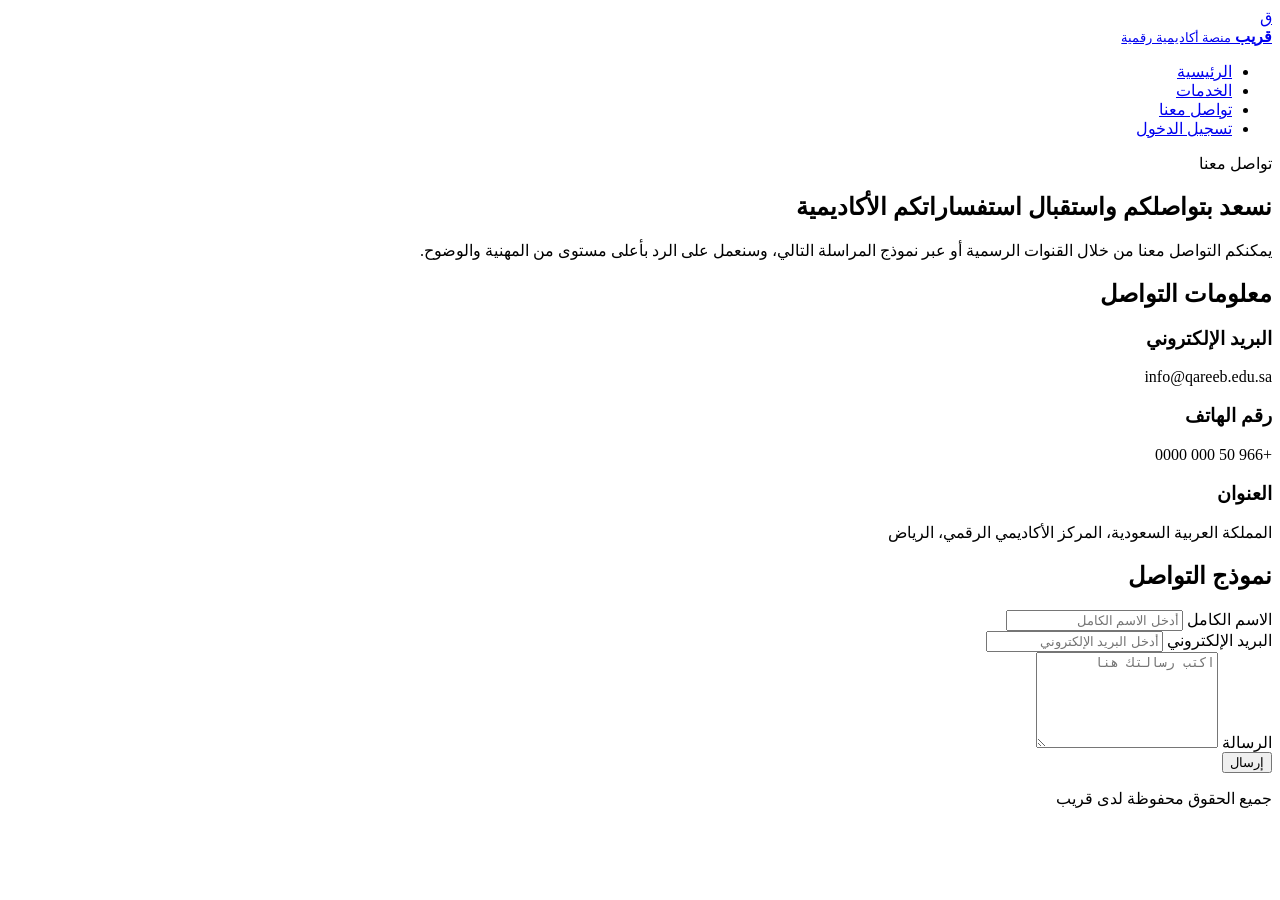
==== contact.html @ f67f5553 "second push" ====
<!DOCTYPE html>
<html lang="ar" dir="rtl">
  <head>
    <meta charset="UTF-8" />
    <meta name="viewport" content="width=device-width, initial-scale=1.0" />
    <meta
      name="description"
      content="تواصل مع منصة قريب عبر نموذج الاتصال أو معلومات التواصل الرسمية."
    />
    <title>قريب | تواصل معنا</title>
    <link rel="preconnect" href="https://fonts.googleapis.com" />
    <link rel="preconnect" href="https://fonts.gstatic.com" crossorigin />
    <link
      href="https://fonts.googleapis.com/css2?family=Cairo:wght@400;500;600;700;800&display=swap"
      rel="stylesheet"
    />
    <link rel="stylesheet" href="css/style.css" />
    <link rel="stylesheet" href="css/contact.css" />
  </head>
  <body>
    <header class="site-header">
      <div class="container header-wrapper">
        <a class="brand" href="index.html">
          <span class="brand-mark">ق</span>
          <div>
            <strong>قريب</strong>
            <small>منصة أكاديمية رقمية</small>
          </div>
        </a>

        <nav class="main-nav" aria-label="التنقل الرئيسي">
          <ul>
            <li><a href="index.html">الرئيسية</a></li>
            <li><a href="services.html">الخدمات</a></li>
            <li><a class="active" href="contact.html">تواصل معنا</a></li>
            <li><a href="login.html">تسجيل الدخول</a></li>
          </ul>
        </nav>
      </div>
    </header>

    <main class="page-main section-space">
      <section class="page-hero container">
        <span class="section-badge">تواصل معنا</span>
        <h1>نسعد بتواصلكم واستقبال استفساراتكم الأكاديمية</h1>
        <p>
          يمكنكم التواصل معنا من خلال القنوات الرسمية أو عبر نموذج المراسلة التالي، وسنعمل على
          الرد بأعلى مستوى من المهنية والوضوح.
        </p>
      </section>

      <section class="container contact-layout">
        <article class="contact-card info-card">
          <h2>معلومات التواصل</h2>
          <div class="info-list">
            <div class="info-item">
              <h3>البريد الإلكتروني</h3>
              <p>info@qareeb.edu.sa</p>
            </div>
            <div class="info-item">
              <h3>رقم الهاتف</h3>
              <p>+966 50 000 0000</p>
            </div>
            <div class="info-item">
              <h3>العنوان</h3>
              <p>المملكة العربية السعودية، المركز الأكاديمي الرقمي، الرياض</p>
            </div>
          </div>
        </article>

        <article class="contact-card form-card">
          <h2>نموذج التواصل</h2>
          <form class="contact-form" action="#" method="post">
            <div class="form-group">
              <label for="full-name">الاسم الكامل</label>
              <input id="full-name" name="full-name" type="text" placeholder="أدخل الاسم الكامل" />
            </div>

            <div class="form-group">
              <label for="email">البريد الإلكتروني</label>
              <input id="email" name="email" type="email" placeholder="أدخل البريد الإلكتروني" />
            </div>

            <div class="form-group">
              <label for="message">الرسالة</label>
              <textarea id="message" name="message" rows="6" placeholder="اكتب رسالتك هنا"></textarea>
            </div>

            <button class="btn btn-primary full-width" type="submit">إرسال</button>
          </form>
        </article>
      </section>
    </main>

    <footer class="site-footer">
      <div class="container">
        <p>جميع الحقوق محفوظة لدى قريب</p>
      </div>
    </footer>
  </body>
</html>
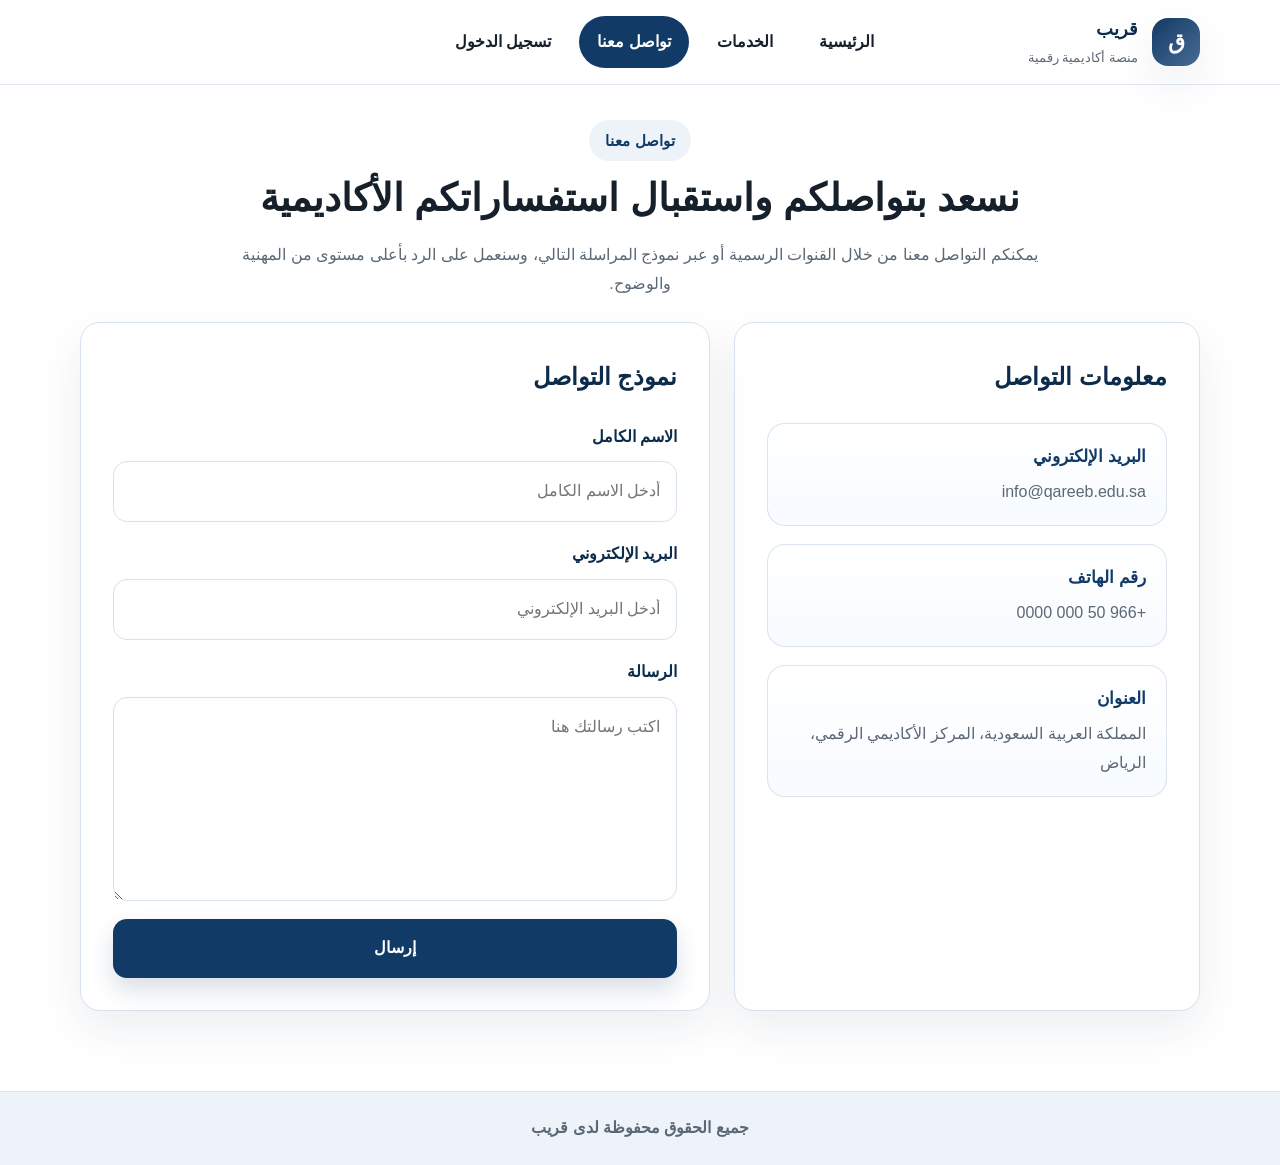
==== commit fd7f299a: "change name of dir css to CSS on all html files" ====
--- a/contact.html
+++ b/contact.html
@@ -14,8 +14,8 @@
       href="https://fonts.googleapis.com/css2?family=Cairo:wght@400;500;600;700;800&display=swap"
       rel="stylesheet"
     />
-    <link rel="stylesheet" href="css/style.css" />
-    <link rel="stylesheet" href="css/contact.css" />
+    <link rel="stylesheet" href="CSS/style.css" />
+    <link rel="stylesheet" href="CSS/contact.css" />
   </head>
   <body>
     <header class="site-header">
--- a/CSS/style.css
+++ b/CSS/style.css
@@ -0,0 +1,499 @@
+:root {
+  --color-primary: #123a67;
+  --color-primary-dark: #0d2c4b;
+  --color-secondary: #486b93;
+  --color-accent: #edf3f9;
+  --color-surface: #ffffff;
+  --color-border: #d7e2ee;
+  --color-text: #16202b;
+  --color-text-soft: #5b6876;
+  --color-shadow: 0 18px 45px rgba(13, 44, 75, 0.08);
+  --radius-lg: 24px;
+  --radius-md: 18px;
+  --radius-sm: 12px;
+  --container-width: min(1120px, calc(100% - 32px));
+  --navy:        #0d1f3c;
+  --navy-dark:   #091629;
+  --navy-mid:    #1a3560;
+  --blue:        #1e4fa8;
+  --blue-light:  #2d67d4;
+  --blue-pale:   #e8eef8;
+  --charcoal:    #2c3e50;
+  --gray-dark:   #4a5568;
+  --gray:        #718096;
+  --gray-light:  #a0aec0;
+  --gray-pale:   #edf2f7;
+  --gray-ultra:  #f7f9fc;
+  --white:       #ffffff;
+  --accent:      #c8a84b;
+  --accent-pale: #fdf7e7;
+  --border:      #dde3ee;
+  --shadow-sm:   0 2px 8px rgba(13,31,60,0.06);
+  --shadow-md:   0 6px 24px rgba(13,31,60,0.10);
+  --shadow-lg:   0 16px 48px rgba(13,31,60,0.14);
+  --radius-sm:   6px;
+  --radius-md:   12px;
+  --radius-lg:   20px;
+  --transition:  0.25s ease;
+  --font-main:   'Cairo', 'Tajawal', sans-serif;
+  --font-display:'Cairo', sans-serif;
+}
+
+* {
+  box-sizing: border-box;
+}
+
+html {
+  scroll-behavior: smooth;
+}
+
+body {
+  margin: 0;
+  font-family: "Cairo", sans-serif;
+  background: #ffffff;
+  color: var(--color-text);
+  direction: rtl;
+  line-height: 1.8;
+}
+
+img {
+  max-width: 100%;
+  display: block;
+}
+
+a {
+  color: inherit;
+  text-decoration: none;
+}
+
+ul {
+  list-style: none;
+  padding: 0;
+  margin: 0;
+}
+
+input,
+textarea,
+button {
+  font: inherit;
+}
+
+.container {
+  width: var(--container-width);
+  margin-inline: auto;
+}
+
+.section-space {
+  padding: 120px 0 80px;
+}
+
+.page-main {
+  min-height: calc(100vh - 164px);
+}
+
+.light-section {
+  background: linear-gradient(180deg, #ffffff 0%, #f8fbfe 100%);
+}
+
+.center-text {
+  text-align: center;
+}
+
+.section-heading {
+  margin-bottom: 28px;
+}
+
+.section-heading h2,
+.page-hero h1,
+.login-card h1,
+.hero-content h1,
+.text-panel h2 {
+  margin: 10px 0 16px;
+  line-height: 1.4;
+}
+
+.section-heading p,
+.page-hero p,
+.login-card p,
+.hero-content p,
+.text-panel p {
+  color: var(--color-text-soft);
+  margin: 0;
+}
+
+.section-badge {
+  display: inline-flex;
+  align-items: center;
+  justify-content: center;
+  padding: 7px 16px;
+  border-radius: 999px;
+  background: var(--color-accent);
+  color: var(--color-primary);
+  font-size: 0.94rem;
+  font-weight: 700;
+}
+
+.site-header {
+  position: fixed;
+  top: 0;
+  right: 0;
+  left: 0;
+  z-index: 1000;
+  background: rgba(255, 255, 255, 0.96);
+  backdrop-filter: blur(14px);
+  border-bottom: 1px solid rgba(215, 226, 238, 0.8);
+}
+
+.header-wrapper {
+  display: flex;
+  align-items: center;
+  justify-content: flex-start;
+  gap: 24px;
+  min-height: 84px;
+}
+
+.brand {
+  display: flex;
+  align-items: center;
+  gap: 14px;
+}
+
+.main-nav {
+  margin-right: 10%;
+    
+}
+
+/* .brand {
+ 
+} */
+
+.brand strong {
+  display: block;
+  color: var(--color-primary-dark);
+  font-size: 1.1rem;
+}
+
+.brand small {
+  display: block;
+  color: var(--color-text-soft);
+  font-size: 0.84rem;
+}
+
+.brand-mark {
+  width: 48px;
+  height: 48px;
+  border-radius: 16px;
+  display: grid;
+  place-items: center;
+  background: linear-gradient(135deg, var(--color-primary), var(--color-secondary));
+  color: #ffffff;
+  font-size: 1.4rem;
+  font-weight: 800;
+  box-shadow: var(--color-shadow);
+}
+
+.main-nav ul {
+  display: flex;
+  align-items: center;
+  gap: 10px;
+  flex-wrap: wrap;
+}
+
+.main-nav a {
+  display: inline-flex;
+  align-items: center;
+  justify-content: center;
+  padding: 12px 18px;
+  border-radius: 999px;
+  color: var(--color-text);
+  font-weight: 700;
+  transition: background var(--transition), color var(--transition), transform var(--transition);
+}
+
+.main-nav a:hover,
+.main-nav a:focus-visible {
+  background: var(--color-accent);
+  color: var(--color-primary);
+  transform: translateY(-1px);
+}
+
+.main-nav a.active {
+  background: var(--color-primary);
+  color: #ffffff;
+}
+
+.btn {
+  display: inline-flex;
+  align-items: center;
+  justify-content: center;
+  gap: 8px;
+  padding: 14px 22px;
+  border-radius: 14px;
+  border: 1px solid transparent;
+  font-weight: 700;
+  transition: transform var(--transition), box-shadow var(--transition), background var(--transition), color var(--transition), border-color var(--transition);
+  cursor: pointer;
+}
+
+.btn:hover,
+.btn:focus-visible {
+  transform: translateY(-2px);
+}
+
+.btn-primary {
+  background: var(--color-primary);
+  color: #ffffff;
+  box-shadow: 0 12px 24px rgba(18, 58, 103, 0.16);
+}
+
+.btn-primary:hover,
+.btn-primary:focus-visible {
+  background: var(--color-primary-dark);
+}
+
+.btn-secondary {
+  background: #ffffff;
+  color: var(--color-primary);
+  border-color: var(--color-border);
+}
+
+.btn-secondary:hover,
+.btn-secondary:focus-visible {
+  background: var(--color-accent);
+}
+
+.full-width {
+  width: 100%;
+}
+
+.page-hero {
+  text-align: center;
+  max-width: 860px;
+}
+
+.page-hero h1 {
+  font-size: clamp(2rem, 3vw, 3rem);
+}
+
+.site-footer {
+  background: #ffffff;
+  border-top: 1px solid var(--color-border);
+  padding: 22px 0;
+  text-align: center;
+}
+
+.site-footer p {
+  margin: 0;
+  color: var(--color-text-soft);
+  font-weight: 600;
+}
+
+.form-group {
+  display: grid;
+  gap: 10px;
+}
+
+.form-group label {
+  font-weight: 700;
+  color: var(--color-primary-dark);
+}
+
+.form-group input,
+.form-group textarea {
+  width: 100%;
+  border: 1px solid var(--color-border);
+  border-radius: 14px;
+  padding: 15px 16px;
+  background: #ffffff;
+  color: var(--color-text);
+  outline: none;
+  transition: border-color var(--transition), box-shadow var(--transition);
+}
+
+.form-group input:focus,
+.form-group textarea:focus {
+  border-color: var(--color-secondary);
+  box-shadow: 0 0 0 4px rgba(72, 107, 147, 0.12);
+}
+
+@media (max-width: 900px) {
+  .header-wrapper {
+    flex-direction: column;
+    justify-content: center;
+    padding: 14px 0;
+  }
+
+  .section-space {
+    padding: 155px 0 70px;
+  }
+
+  .main-nav ul {
+    justify-content: center;
+  }
+}
+
+@media (max-width: 640px) {
+  :root {
+    --container-width: min(100% - 24px, 1120px);
+  }
+
+  .brand {
+    width: 100%;
+    justify-content: center;
+  }
+
+  .main-nav ul {
+    gap: 8px;
+  }
+
+  .main-nav a {
+    padding: 10px 14px;
+    font-size: 0.95rem;
+  }
+
+  .btn {
+    width: 100%;
+  }
+}
+
+
+
+.site-footer {
+  background: var(--color-accent);
+  border-top: 1px solid #dbe5ef;
+  margin-top: 0;
+}
+
+.footer-top {
+  padding: 64px 0 42px;
+  border-bottom: 1px solid #d6e1ec;
+}
+
+.footer-top-inner {
+  display: grid;
+  grid-template-columns: 1.5fr 1fr 1fr 1.15fr;
+  gap: 36px;
+  align-items: start;
+}
+
+.footer-brand .footer-logo {
+  display: flex;
+  align-items: center;
+  gap: 12px;
+  margin-bottom: 16px;
+}
+
+.footer-brand .brand-mark {
+  width: 48px;
+  height: 48px;
+  border-radius: 16px;
+  display: grid;
+  place-items: center;
+  background: linear-gradient(135deg, var(--color-primary), var(--color-secondary));
+  color: #ffffff;
+  font-size: 1.35rem;
+  font-weight: 800;
+  box-shadow: 0 10px 24px rgba(18, 58, 103, 0.14);
+}
+
+.footer-brand .logo-text {
+  color: var(--color-primary-dark);
+  font-size: 1.15rem;
+  font-weight: 800;
+}
+
+.footer-tagline {
+  font-size: 0.96rem;
+  color: var(--color-text-soft);
+  line-height: 1.9;
+  max-width: 300px;
+  margin: 0;
+}
+
+.footer-links-col h4 {
+  font-size: 1rem;
+  font-weight: 800;
+  color: var(--color-primary-dark);
+  margin: 0 0 18px;
+  letter-spacing: 0;
+  text-transform: none;
+}
+
+.footer-links-col ul {
+  display: flex;
+  flex-direction: column;
+  gap: 12px;
+}
+
+.footer-links-col ul li,
+.footer-links-col ul li a,
+.footer-contact-list li {
+  font-size: 0.94rem;
+  color: var(--color-text);
+  line-height: 1.9;
+}
+
+.footer-links-col ul li a {
+  display: inline-block;
+  transition: color var(--transition), transform var(--transition);
+}
+
+.footer-links-col ul li a:hover {
+  color: var(--color-primary);
+  transform: translateX(-2px);
+}
+
+.footer-contact-list li {
+  color: var(--color-text-soft);
+  font-weight: 600;
+}
+
+.footer-bottom {
+  padding: 18px 0 22px;
+  text-align: center;
+}
+
+.footer-bottom p {
+  margin: 0;
+  font-size: 0.9rem;
+  color: var(--color-text-soft);
+  font-weight: 700;
+}
+
+.footer-bottom strong {
+  color: var(--color-primary-dark);
+}
+
+@media (max-width: 900px) {
+  .footer-top-inner {
+    grid-template-columns: 1fr 1fr;
+    gap: 28px;
+  }
+
+  .footer-brand {
+    grid-column: 1 / -1;
+  }
+}
+
+@media (max-width: 640px) {
+  .footer-top {
+    padding: 42px 0 28px;
+  }
+
+  .footer-top-inner {
+    grid-template-columns: 1fr;
+    gap: 24px;
+  }
+
+  .footer-brand .footer-logo {
+    margin-bottom: 12px;
+  }
+
+  .footer-links-col h4 {
+    margin-bottom: 12px;
+  }
+
+  .footer-bottom {
+    padding: 16px 0 18px;
+  }
+}
--- a/CSS/contact.css
+++ b/CSS/contact.css
@@ -0,0 +1,64 @@
+.contact-layout {
+  display: grid;
+  grid-template-columns: 0.85fr 1.15fr;
+  gap: 24px;
+  margin-top: 24px;
+}
+
+.contact-card {
+  background: #ffffff;
+  border: 1px solid var(--color-border);
+  border-radius: var(--radius-lg);
+  box-shadow: var(--color-shadow);
+  padding: 32px;
+}
+
+.contact-card h2 {
+  margin: 0 0 24px;
+  color: var(--color-primary-dark);
+}
+
+.info-list {
+  display: grid;
+  gap: 18px;
+}
+
+.info-item {
+  padding: 18px 20px;
+  border: 1px solid rgba(215, 226, 238, 0.9);
+  border-radius: 18px;
+  background: linear-gradient(180deg, #ffffff 0%, #f7fbff 100%);
+}
+
+.info-item h3 {
+  margin: 0 0 6px;
+  color: var(--color-primary);
+  font-size: 1.05rem;
+}
+
+.info-item p {
+  margin: 0;
+  color: var(--color-text-soft);
+}
+
+.contact-form {
+  display: grid;
+  gap: 18px;
+}
+
+textarea {
+  resize: vertical;
+  min-height: 160px;
+}
+
+@media (max-width: 900px) {
+  .contact-layout {
+    grid-template-columns: 1fr;
+  }
+}
+
+@media (max-width: 640px) {
+  .contact-card {
+    padding: 24px;
+  }
+}
